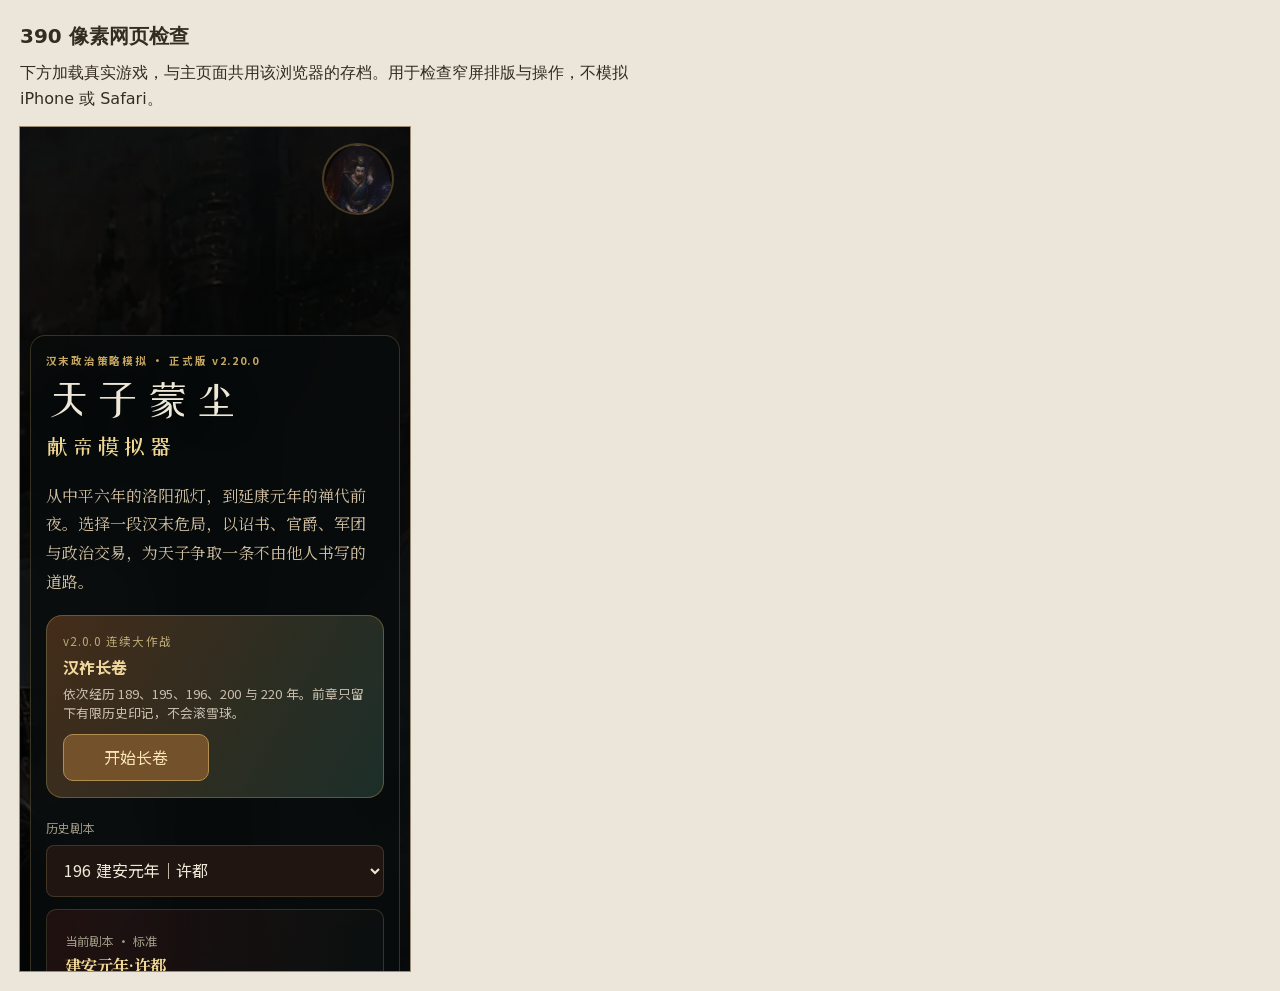
==== tests/narrow-screen.html @ 1281fbcb "feat: compare decisions and matching short runs in v2.20 Show real action tradeoffs with manual conf" ====
<!doctype html>
<html lang="zh-CN">
<head>
  <meta charset="utf-8">
  <meta name="viewport" content="width=device-width, initial-scale=1">
  <title>献帝模拟器 · 390 像素网页检查</title>
  <style>
    body { margin: 0; padding: 20px; background: #ece6da; color: #332c22; font: 16px/1.6 system-ui, sans-serif; }
    h1 { margin: 0; font-size: 20px; }
    p { max-width: 650px; margin: 8px 0 16px; }
    iframe { display: block; width: 390px; height: 844px; border: 0; outline: 1px solid #998a73; background: #f8f4eb; }
  </style>
</head>
<body>
  <h1>390 像素网页检查</h1>
  <p>下方加载真实游戏，与主页面共用该浏览器的存档。用于检查窄屏排版与操作，不模拟 iPhone 或 Safari。</p>
  <iframe title="献帝模拟器窄屏检查" src="../index.html?ui-smoke=2.20.0"></iframe>
</body>
</html>
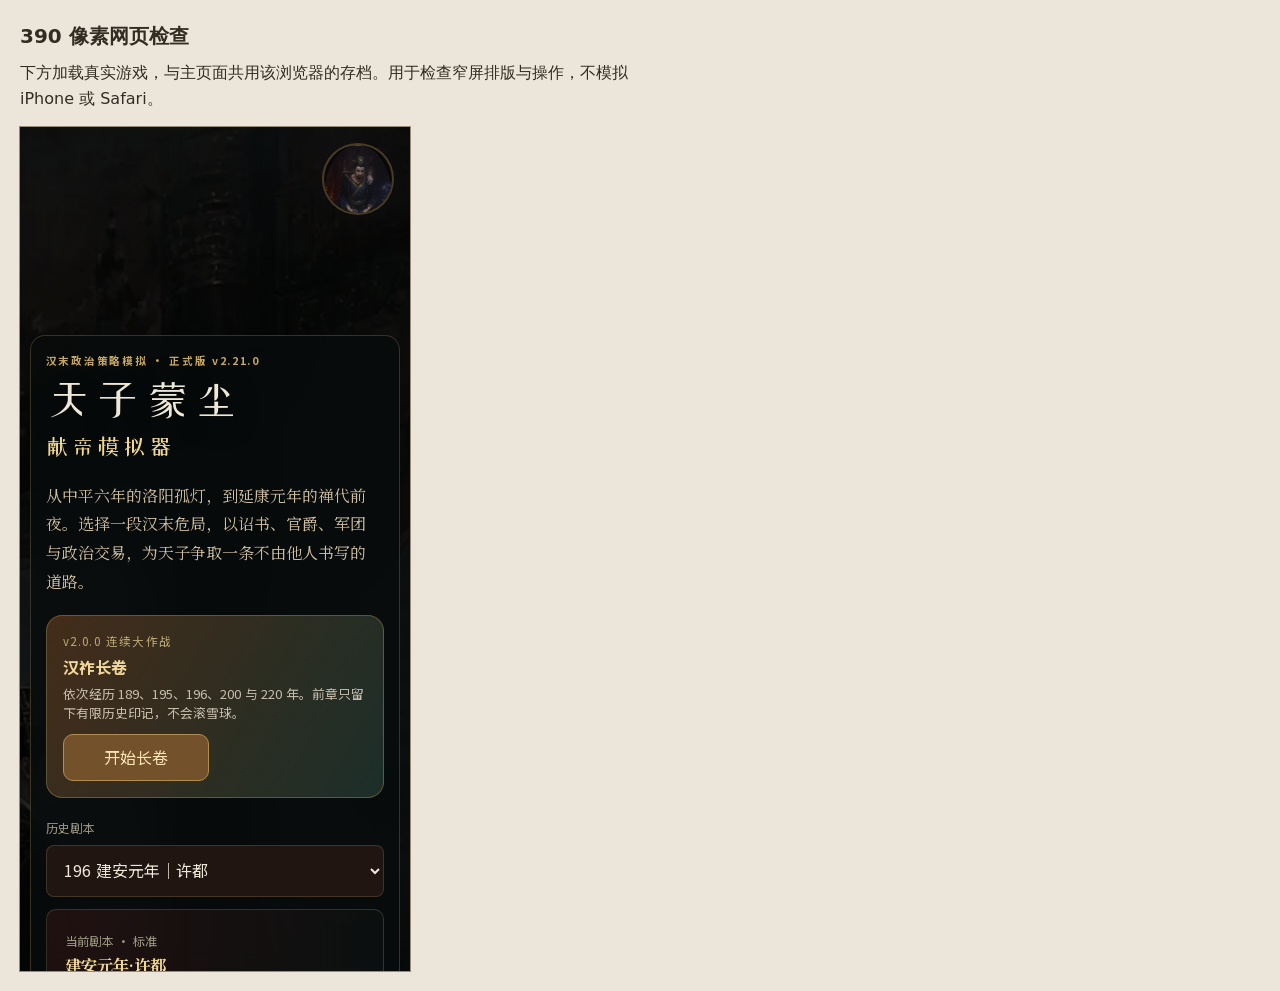
==== commit 0aff7e26: "feat: explain short-run scores and streamline endings (v2.21.0)" ====
--- a/tests/narrow-screen.html
+++ b/tests/narrow-screen.html
@@ -14,6 +14,6 @@
 <body>
   <h1>390 像素网页检查</h1>
   <p>下方加载真实游戏，与主页面共用该浏览器的存档。用于检查窄屏排版与操作，不模拟 iPhone 或 Safari。</p>
-  <iframe title="献帝模拟器窄屏检查" src="../index.html?ui-smoke=2.20.0"></iframe>
+  <iframe title="献帝模拟器窄屏检查" src="../index.html?ui-smoke=2.21.0"></iframe>
 </body>
 </html>
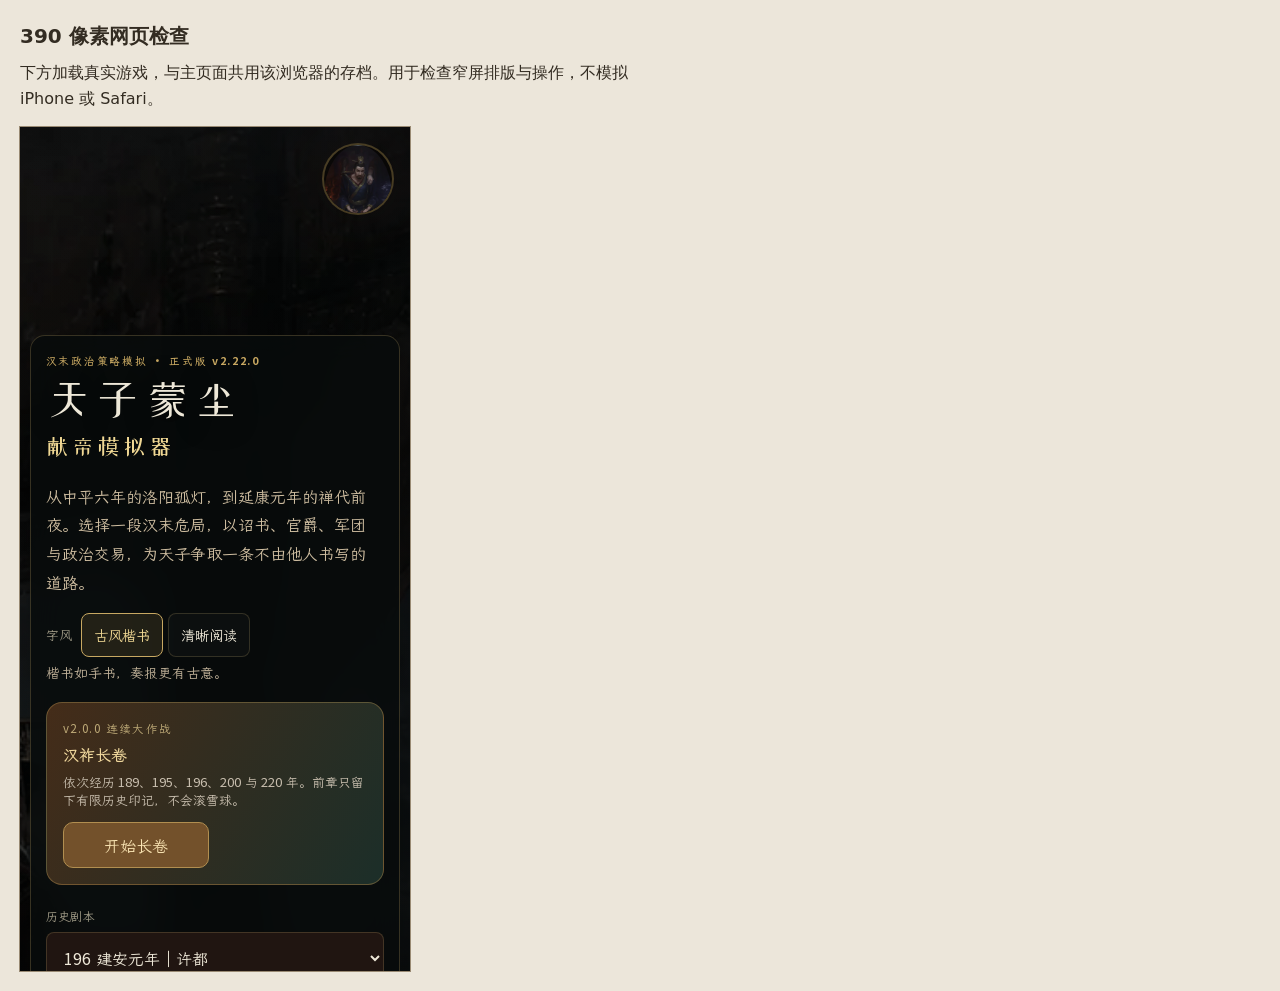
==== commit 8e51ecd2: "feat: add classic and clear typography themes (v2.22.0)" ====
--- a/tests/narrow-screen.html
+++ b/tests/narrow-screen.html
@@ -14,6 +14,6 @@
 <body>
   <h1>390 像素网页检查</h1>
   <p>下方加载真实游戏，与主页面共用该浏览器的存档。用于检查窄屏排版与操作，不模拟 iPhone 或 Safari。</p>
-  <iframe title="献帝模拟器窄屏检查" src="../index.html?ui-smoke=2.21.0"></iframe>
+  <iframe title="献帝模拟器窄屏检查" src="../index.html?ui-smoke=2.22.0"></iframe>
 </body>
 </html>
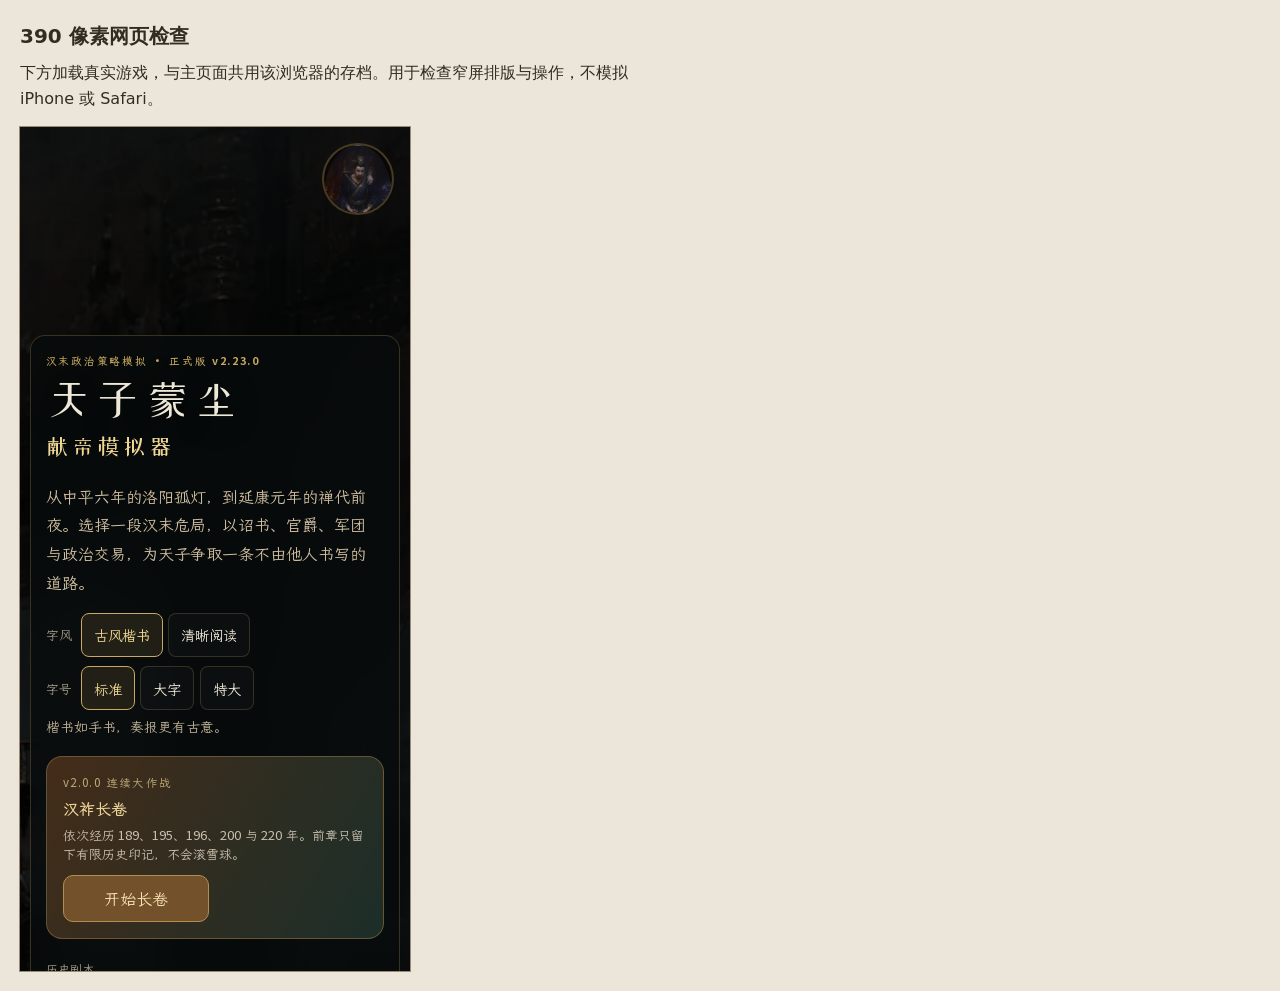
==== commit 356e8b22: "feat: add reading sizes and concise monthly reports (v2.23.0)" ====
--- a/tests/narrow-screen.html
+++ b/tests/narrow-screen.html
@@ -14,6 +14,6 @@
 <body>
   <h1>390 像素网页检查</h1>
   <p>下方加载真实游戏，与主页面共用该浏览器的存档。用于检查窄屏排版与操作，不模拟 iPhone 或 Safari。</p>
-  <iframe title="献帝模拟器窄屏检查" src="../index.html?ui-smoke=2.22.0"></iframe>
+  <iframe title="献帝模拟器窄屏检查" src="../index.html?ui-smoke=2.23.0"></iframe>
 </body>
 </html>
